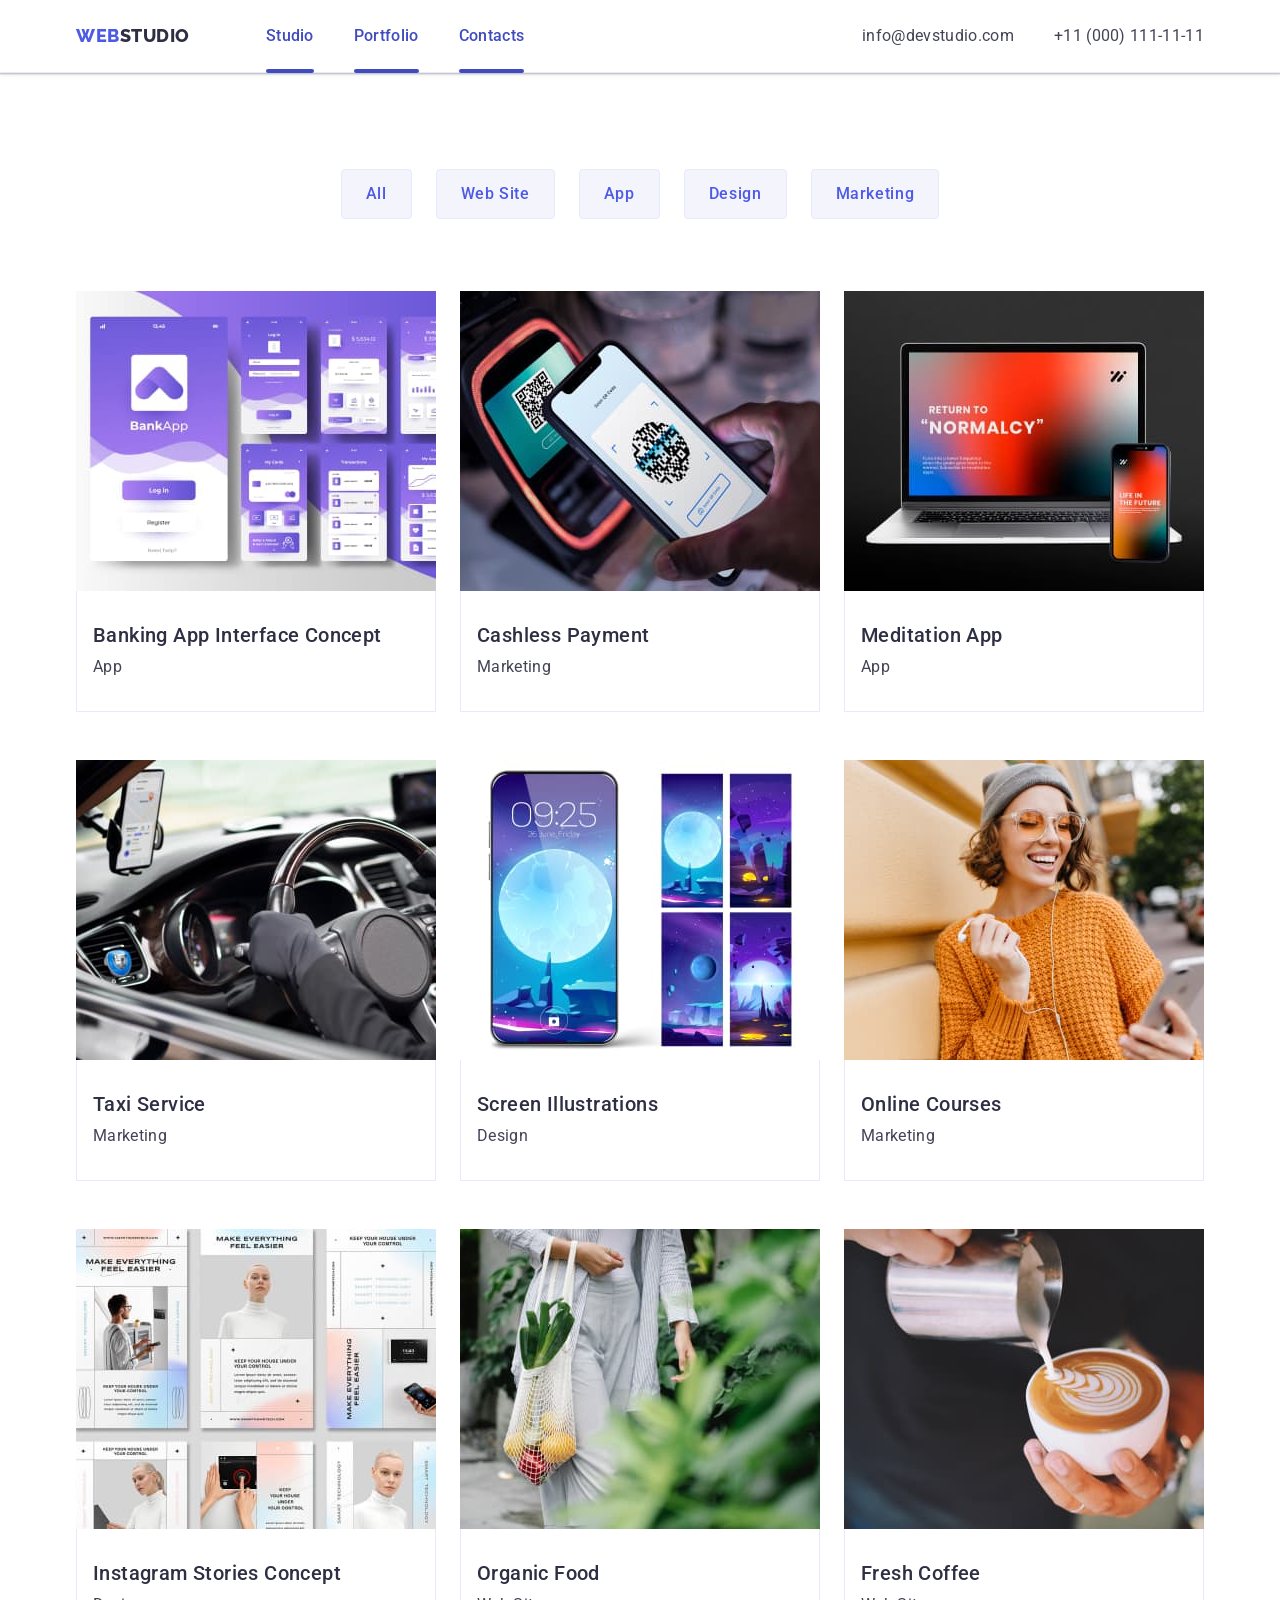
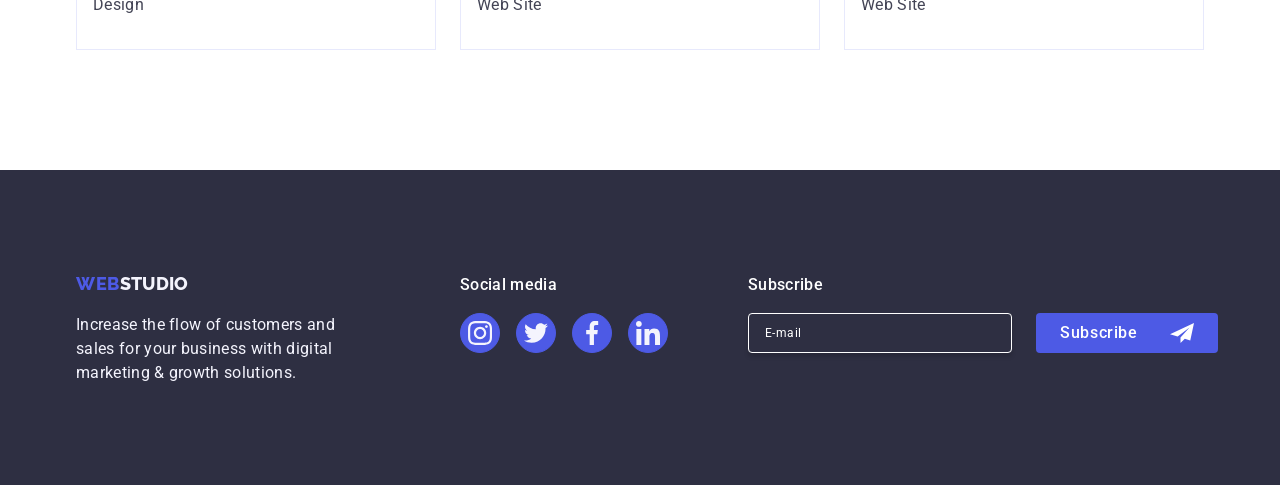
==== portfolio.html @ 003a2758 "Initial commit" ====
<!DOCTYPE html>
<html lang="en">
  <head>
    <meta charset="UTF-8" />
    <meta name="viewport" content="width=device-width, initial-scale=1.0" />
    <title>Web Studio</title>
    <link rel="preconnect" href="https://fonts.googleapis.com" />
    <link rel="preconnect" href="https://fonts.gstatic.com" crossorigin />
    <link
      href="https://fonts.googleapis.com/css2?family=Raleway:wght@400;800&family=Roboto:wght@500&display=swap"
      rel="stylesheet"
    />
    <link
      rel="stylesheet"
      href="https://cdnjs.cloudflare.com/ajax/libs/modern-normalize/2.0.0/modern-normalize.min.css"
      integrity="sha512-4xo8blKMVCiXpTaLzQSLSw3KFOVPWhm/TRtuPVc4WG6kUgjH6J03IBuG7JZPkcWMxJ5huwaBpOpnwYElP/m6wg=="
      crossorigin="anonymous"
      referrerpolicy="no-referrer"
    />
    <link rel="stylesheet" href="./css/styles.css" />
  </head>
  <body>
    <header class="all-headers">
      <div class="container all-headers-content">
        <nav class="navigation">
          <!-- Logo -->
          <a class="link logo" href="./index.html"
            >Web<span class="studio-text">Studio</span></a
          >
          <!-- menu -->
          <ul class="list menu-list">
            <li>
              <a class="menu-item link" href="./index.html">Studio</a>
            </li>
            <li>
              <a class="menu-item link" href="./portfolio.html">Portfolio</a>
            </li>
            <li><a class="menu-item link" href="">Contacts</a></li>
          </ul>
        </nav>
        <!-- contacts -->
        <address class="address">
          <ul class="list address-list">
            <li>
              <a class="address-item link" href="mailto:info@devstudio.com"
                >info@devstudio.com</a
              >
            </li>
            <li>
              <a class="address-item link" href="tel:+110001111111"
                >+11 (000) 111-11-11</a
              >
            </li>
          </ul>
        </address>
      </div>
    </header>

    <main>
      <!-- filter buttons -->
      <section class="buttons-container">
        <div class="container">
          <h1 class="visually-hidden">Header</h1>
          <ul class="list buttons-list">
            <li>
              <button class="filter-buttons-section" type="button">All</button>
            </li>
            <li>
              <button class="filter-buttons-section" type="button">
                Web Site
              </button>
            </li>
            <li>
              <button class="filter-buttons-section" type="button">App</button>
            </li>
            <li>
              <button class="filter-buttons-section" type="button">
                Design
              </button>
            </li>
            <li>
              <button class="filter-buttons-section" type="button">
                Marketing
              </button>
            </li>
          </ul>
          <ul class="list offers-with-pictures">
            <li class="offers-list-item">
              <a class="link offers-list-link" href="">
                <div class="apps-from-the-list">
                  <img
                    src="./images/portfolio/bank-app-interface.jpg"
                    alt="Banking App Interface"
                    width="360"
                    height="300"
                  />
                  <p class="overlay-text">
                    14 Stylish and User-Friendly App Design Concepts · Task
                    Manager App · Calorie Tracker App · Exotic Fruit Ecommerce
                    App · Cloud Storage App
                  </p>
                </div>
                <div class="text-under-offer">
                  <h2 class="second-level-header portfolio-second-level-header">
                    Banking App Interface Concept
                  </h2>
                  <p class="sec-two-four-paragraph portfolio-paragraph">App</p>
                </div>
              </a>
            </li>
            <li class="offers-list-item">
              <a class="link offers-list-link" href="">
                <div class="apps-from-the-list">
                  <img
                    src="./images/portfolio/cashless-payment.jpg"
                    alt="Cashless Payment"
                    width="360"
                    height="300"
                  />
                  <p class="overlay-text">
                    14 Stylish and User-Friendly App Design Concepts · Task
                    Manager App · Calorie Tracker App · Exotic Fruit Ecommerce
                    App · Cloud Storage App
                  </p>
                </div>
                <div class="text-under-offer">
                  <h2 class="second-level-header portfolio-second-level-header">
                    Cashless Payment
                  </h2>
                  <p class="sec-two-four-paragraph portfolio-paragraph">
                    Marketing
                  </p>
                </div>
              </a>
            </li>
            <li class="offers-list-item">
              <a class="link offers-list-link" href="">
                <div class="apps-from-the-list">
                  <img
                    src="./images/portfolio/meditation-app.jpg"
                    alt="Meditation App"
                    width="360"
                    height="300"
                  />
                  <p class="overlay-text">
                    14 Stylish and User-Friendly App Design Concepts · Task
                    Manager App · Calorie Tracker App · Exotic Fruit Ecommerce
                    App · Cloud Storage App
                  </p>
                </div>
                <div class="text-under-offer">
                  <h2 class="second-level-header portfolio-second-level-header">
                    Meditation App
                  </h2>
                  <p class="sec-two-four-paragraph portfolio-paragraph">App</p>
                </div>
              </a>
            </li>
            <li class="offers-list-item">
              <a class="link offers-list-link" href="">
                <div class="apps-from-the-list">
                  <img
                    src="./images/portfolio/taxi-service.jpg"
                    alt="Taxi Service"
                    width="360"
                    height="300"
                  />
                  <p class="overlay-text">
                    14 Stylish and User-Friendly App Design Concepts · Task
                    Manager App · Calorie Tracker App · Exotic Fruit Ecommerce
                    App · Cloud Storage App
                  </p>
                </div>
                <div class="text-under-offer">
                  <h2 class="second-level-header portfolio-second-level-header">
                    Taxi Service
                  </h2>
                  <p class="sec-two-four-paragraph portfolio-paragraph">
                    Marketing
                  </p>
                </div>
              </a>
            </li>
            <li class="offers-list-item">
              <a class="link offers-list-link" href="">
                <div class="apps-from-the-list">
                  <img
                    src="./images/portfolio/screen-illustrations.jpg"
                    alt="Screen Illustrations"
                    width="360"
                    height="300"
                  />
                  <p class="overlay-text">
                    14 Stylish and User-Friendly App Design Concepts · Task
                    Manager App · Calorie Tracker App · Exotic Fruit Ecommerce
                    App · Cloud Storage App
                  </p>
                </div>
                <div class="text-under-offer">
                  <h2 class="second-level-header portfolio-second-level-header">
                    Screen Illustrations
                  </h2>
                  <p class="sec-two-four-paragraph portfolio-paragraph">
                    Design
                  </p>
                </div>
              </a>
            </li>
            <li class="offers-list-item">
              <a class="link offers-list-link" href="">
                <div class="apps-from-the-list">
                  <img
                    src="./images/portfolio/online-courses.jpg"
                    alt="Online Courses"
                    width="360"
                    height="300"
                  />
                  <p class="overlay-text">
                    14 Stylish and User-Friendly App Design Concepts · Task
                    Manager App · Calorie Tracker App · Exotic Fruit Ecommerce
                    App · Cloud Storage App
                  </p>
                </div>
                <div class="text-under-offer">
                  <h2 class="second-level-header portfolio-second-level-header">
                    Online Courses
                  </h2>
                  <p class="sec-two-four-paragraph portfolio-paragraph">
                    Marketing
                  </p>
                </div>
              </a>
            </li>
            <li class="offers-list-item">
              <a class="link offers-list-link" href="">
                <div class="apps-from-the-list">
                  <img
                    src="./images/portfolio/insta-stories-concept.jpg"
                    alt="Instagram Stories Concept"
                    width="360"
                    height="300"
                  />
                  <p class="overlay-text">
                    14 Stylish and User-Friendly App Design Concepts · Task
                    Manager App · Calorie Tracker App · Exotic Fruit Ecommerce
                    App · Cloud Storage App
                  </p>
                </div>
                <div class="text-under-offer">
                  <h2 class="second-level-header portfolio-second-level-header">
                    Instagram Stories Concept
                  </h2>
                  <p class="sec-two-four-paragraph portfolio-paragraph">
                    Design
                  </p>
                </div>
              </a>
            </li>
            <li class="offers-list-item">
              <a class="link offers-list-link" href="">
                <div class="apps-from-the-list">
                  <img
                    src="./images/portfolio/organic-food.jpg"
                    alt="Organic Food"
                    width="360"
                    height="300"
                  />
                  <p class="overlay-text">
                    14 Stylish and User-Friendly App Design Concepts · Task
                    Manager App · Calorie Tracker App · Exotic Fruit Ecommerce
                    App · Cloud Storage App
                  </p>
                </div>
                <div class="text-under-offer">
                  <h2 class="second-level-header portfolio-second-level-header">
                    Organic Food
                  </h2>
                  <p class="sec-two-four-paragraph portfolio-paragraph">
                    Web Site
                  </p>
                </div>
              </a>
            </li>
            <li class="offers-list-item">
              <a class="link offers-list-link" href="">
                <div class="apps-from-the-list">
                  <img
                    src="./images/portfolio/fresh-coffee.jpg"
                    alt="Fresh Coffee"
                    width="360"
                    height="300"
                  />
                  <p class="overlay-text">
                    14 Stylish and User-Friendly App Design Concepts · Task
                    Manager App · Calorie Tracker App · Exotic Fruit Ecommerce
                    App · Cloud Storage App
                  </p>
                </div>
                <div class="text-under-offer">
                  <h2 class="second-level-header portfolio-second-level-header">
                    Fresh Coffee
                  </h2>
                  <p class="sec-two-four-paragraph portfolio-paragraph">
                    Web Site
                  </p>
                </div>
              </a>
            </li>
          </ul>
        </div>
      </section>
    </main>
    <footer class="footer footer-class">
      <div class="container footer-container">
        <div class="footer-left-side">
          <a class="link logo footer-logo" href="./index.html"
            >Web<span class="studio-text-footer">Studio</span></a
          >
          <p class="footer-text">
            Increase the flow of customers and sales for your business with
            digital marketing & growth solutions.
          </p>
        </div>

        <div class="footer-soc-media">
          <p class="footer-soc-media-title">Social media</p>
          <ul class="footer-soc-media-icons list">
            <li class="footer-icons-item">
              <a href="" class="footer-icons-item-link">
                <svg class="icon-social" width="24" height="24">
                  <use href="./images/icons.svg#icon-instagram"></use>
                </svg>
              </a>
            </li>
            <li class="footer-icons-item">
              <a href="" class="footer-icons-item-link">
                <svg class="icon-social" width="24" height="24">
                  <use href="./images/icons.svg#icon-twitter"></use>
                </svg>
              </a>
            </li>
            <li class="footer-icons-item">
              <a href="" class="footer-icons-item-link">
                <svg class="icon-social" width="24" height="24">
                  <use href="./images/icons.svg#icon-facebook"></use>
                </svg>
              </a>
            </li>
            <li class="footer-icons-item">
              <a href="" class="footer-icons-item-link">
                <svg class="icon-social" width="24" height="24">
                  <use href="./images/icons.svg#icon-linkedin"></use>
                </svg>
              </a>
            </li>
          </ul>
        </div>

        <div class="footer-form">
          <p class="footer-form-title">Subscribe</p>
          <form class="subscribe-list">
            <label class="subscribe-form">
              <input
                class="form-input"
                type="email"
                name="email"
                placeholder="E-mail"
              />
            </label>

            <button type="submit" class="subscribe-button">
              Subscribe
              <svg class="paper-plane" width="24" height="24">
                <use href="./images/icons.svg#icon-paper-plane"></use>
              </svg>
            </button>
          </form>
        </div>
      </div>
    </footer>
  </body>
</html>
---- css/styles.css ----
:root {
    --white: #ffffff;
    --dairy: #fcfcfc;
    --cornflower: #e7e9fc;
    --cloud: #f4f4fd;
    --iris: #4d5ae5;
    --ocean: #404bbf;
    --navy-blue: #2e2f42;
    --slate: #434455;
    --light-slate: #8E8F99;
    --navyblue-modal: #2E2F42;
}

/* general */
*,
::after,
::before {
    box-sizing: border-box;
}

.list {
    list-style: none;
}

.link {
    text-decoration: none;
}

body {
    font-family: "Roboto", sans-serif;
    color: #434455;
    background-color: var(--white);
}

p {
    margin: 0;
}

h1,
h2,
h3 {
    margin: 0;
}

ul {
    margin: 0;
    padding-left: 0;
}

img {
    display: block;
}

.container {
    max-width: 1158px;
    padding: 0 15px;
    margin: 0 auto;
}

/* header */
.all-headers {
    border-bottom: 1px solid var(--cornflower);
    box-shadow: 0px 1px 6px 0px rgba(46, 47, 66, 0.08), 0px 1px 1px 0px rgba(46, 47, 66, 0.16), 0px 2px 1px 0px rgba(46, 47, 66, 0.08);
}

.all-headers-content {
    display: flex;
}

/* navigation */
nav .logo {
    font-family: Raleway, sans-serif;
    font-size: 18px;
    font-weight: 800;
    line-height: 1.17;
    color: var(--iris);
    letter-spacing: 0.54px;
    text-transform: uppercase;
}

.navigation {
    display: flex;
    align-items: center;
}

/* logo */
.logo {
    margin-right: 76px;
}

.studio-text {
    color: var(--navy-blue);
    text-shadow: none;
}

/* main menu */
.menu-list {
    display: flex;
    gap: 40px;
    margin-right: 332px;
}

.menu-item {
    font-weight: 500;
    font-size: 16px;
    line-height: 1.5;
    letter-spacing: 0.02em;
    color: var(--navy-blue);
    /* hw 3 */
    padding: 24px 0;
    /* hw 4 */
    transition: color 250ms cubic-bezier(0.4, 0, 0.2, 1), border-bottom 250ms cubic-bezier(0.4, 0, 0.2, 1);
    position: relative;
    color: #404bbf;
    display: inline-block;
}

.menu-item::after {
    content: '';
    position: absolute;
    left: 0;
    bottom: -1px;
    height: 4px;
    background-color: #404bbf;
    border-radius: 2px;
    width: 100%;
}

.menu-item:active {
    text-decoration: underline;
}

/* address */
address {
    font-style: normal;
    margin-left: auto;
}

.address-list {
    display: flex;
    gap: 40px;
}

.address-item {
    display: inline-block;
    font-style: normal;
    font-size: 16px;
    font-weight: 400;
    line-height: 1.5;
    letter-spacing: 0.02em;
    color: var(--slate);
    transition: color 250ms cubic-bezier(0.4, 0, 0.2, 1);
    padding-top: 24px;
    padding-bottom: 24px;
}

.address-item:hover,
.address-item:focus {
    color: #404bbf;
}

/* footer */
.footer {
    background-color: var(--navy-blue);
}

.logo {
    font-family: "Raleway", sans-serif;
    font-weight: 800;
    font-size: 18px;
    line-height: 1.17;
    letter-spacing: 0.03em;
    text-transform: uppercase;
    color: var(--iris);
}

/* hw 2-3 footer */
.footer-class {
    padding: 100px 0;
}

.studio-text-footer {
    color: #f4f4fd;
    line-height: 1.5;
    color: var(--cloud);
    letter-spacing: 0.02em;
}

.footer-text {
    line-height: 1.5;
    color: var(--cloud);
    letter-spacing: 0.02em;
    width: 264px;
}

.footer-logo {
    display: inline-block;
    margin-bottom: 16px;
}

/* hw 4 footer */
.footer-container {
    display: flex;
    align-items: baseline;
}

.footer-soc-media {
    padding-left: 120px;
}

.footer-soc-media-icons {
    display: flex;
    gap: 16px;
}

.footer-icons-item {
    width: 40px;
    height: 40px;
}

.footer-icons-item-link {
    width: 100%;
    height: 100%;
    background-color: var(--iris);
    border-radius: 50%;
    display: flex;
    align-items: center;
    justify-content: center;
    flex-shrink: 0;
    border: 1px solid var(--iris);
    transition: background-color 250ms cubic-bezier(0.4, 0, 0.2, 1);
}

.footer-icons-item-link:hover,
.footer-icons-item-link:focus {
    border: #31D0AA;
    background-color: #31D0AA;
}

.footer-soc-media-title {
    font-weight: 500;
    font-size: 16px;
    line-height: 1.5;
    letter-spacing: 0.02em;
    color: var(--white);
    padding-top: 0px;
    margin-top: 0px;
    margin-bottom: 16px;
}

/* footer form */
.footer-form {
    padding-left: 80px;
    margin: 0;
}

.footer-form-title {
    font-weight: 500;
    font-size: 16px;
    line-height: 1.5;
    letter-spacing: 0.02em;
    color: var(--white);
    padding-top: 0px;
    margin-top: 0px;
    margin-bottom: 16px;
}

.subscribe-list {
    display: flex;
    gap: 24px;
}

.form-input {
    width: 264px;
    height: 40px;
    border-radius: 4px;
    border: 1px solid var(--white, #FFF);
    box-shadow: 0px 4px 4px 0px rgba(0, 0, 0, 0.15);
    background-color: transparent;
    font-size: 12px;
    line-height: 1.5;
    letter-spacing: 0.04em;
    padding-left: 16px;
    color: #ffffff;
    font-family: inherit;
}

.form-input::placeholder {
    color: #ffffff;
}

.subscribe-button {
    margin: 0;
    padding: 0;
    height: 40px;
    align-items: center;
    justify-content: center;
    border-radius: 4px;
    background: var(--iris, #4D5AE5);
    display: inline-flex;
    padding: 8px 24px;
    justify-content: center;
    align-items: center;
    gap: 16px;
    border: none;
    min-width: 165px;
    font-weight: 500;
    line-height: 1.5;
    letter-spacing: 0.04em;
    color: #ffffff;
    cursor: pointer;
    transition: background-color 250ms cubic-bezier(0.4, 0, 0.2, 1);
}

.subscribe-button:hover,
.subscribe-button:focus {
    cursor: pointer;
    background-color: var(--ocean);
}

.paper-plane {
    margin-left: 16px;
}

/* hero section */
.hero-section {
    background-color: var(--navy-blue);
    max-width: 1440px;
    align-items: center;
    padding: 188px 0;
    background-image: linear-gradient(rgba(46, 47, 66, 0.7),
            rgba(46, 47, 66, 0.7)), url(../images/hero4/people-office-hero.jpg);
    background-repeat: no-repeat;
    background-position: center;
    background-size: cover;
    margin: 0 auto;
}

.page-header {
    font-size: 56px;
    line-height: 1.07;
    text-align: center;
    letter-spacing: 0.02em;
    color: #ffffff;
    max-width: 496px;
    margin: auto;
    margin-bottom: 48px;
}

/* hero button */
.hero-btn {
    background-color: #4D5AE5;
    color: #ffffff;
    font-family: inherit;
    font-size: 16px;
    font-style: normal;
    font-weight: 500;
    line-height: 1.5;
    letter-spacing: 0.04em;
    cursor: pointer;
    display: block;
    margin: auto;
    padding: 16px 32px;
    border-radius: 4px;
    border-style: none;
    min-width: 169px;
    box-shadow: 0px 4px 4px 0px rgba(0, 0, 0, 0.15);
    transition: background-color 250ms cubic-bezier(0.4, 0, 0.2, 1);
}

.hero-btn:hover,
.hero-btn:focus {
    background-color: var(--ocean);
}

/* our pillars */
.our-pillars {
    padding: 120px 0;
}

.visually-hidden {
    position: absolute;
    width: 1px;
    height: 1px;
    margin: -1px;
    border: 0;
    padding: 0;
    white-space: nowrap;
    clip-path: inset(100%);
    clip: rect(0 0 0 0);
    overflow: hidden;
}

.pillars-list {
    display: flex;
    gap: 24px;
}

.pillar-item {
    width: calc((100% - 72px) / 4);
}

.pillars-title {
    margin-bottom: 8px;
}

.pillar-icon-container {
    background-color: var(--cloud);
    padding: 24px 100px;
    margin-bottom: 8px;
    border-radius: 4px;
    display: flex;
    align-items: center;
    justify-content: center;
    height: 112px;
}

.level-three-header {
    font-weight: 500;
    font-size: 20px;
    line-height: 1.2;
    letter-spacing: 0.02em;
    color: var(--navy-blue);

}

.sec-two-four-paragraph {
    line-height: 1.5;
    letter-spacing: 0.02em;
}

/* modal */
.backdrop {
    position: fixed;
    top: 0;
    left: 0;
    display: flex;
    flex-direction: column;
    width: 100%;
    height: 100%;
    background-color: rgba(46, 47, 66, 0.4);
    transition: opacity 250ms cubic-bezier(0.4, 0, 0.2, 1), visibility 250ms cubic-bezier(0.4, 0, 0.2, 1);
}

.is-hidden {
    opacity: 0;
    visibility: hidden;
    pointer-events: none;
}

/* modal window */
.modal {
    position: absolute;
    top: 50%;
    left: 50%;
    transform: translate(-50%, -50%) scale(1);
    width: 408px;
    min-height: 584px;
    background: #fcfcfc;
    box-shadow: 0px 1px 1px rgba(0, 0, 0, 0.14), 0px 1px 3px rgba(0, 0, 0, 0.12), 0px 2px 1px rgba(0, 0, 0, 0.2);
    border-radius: 4px;
    transition: transform 250ms cubic-bezier(0.4, 0, 0.2, 1);
    padding: 72px 24px 24px 24px;
}

.modal-close-button {
    position: absolute;
    top: 24px;
    right: 24px;
    width: 24px;
    height: 24px;
    border-radius: 50%;
    display: flex;
    align-items: center;
    justify-content: center;
    background-color: #e7e9fc;
    border: 1px solid rgba(0, 0, 0, 0.1);
    padding: 0;
    cursor: pointer;
    transition: background-color 250ms cubic-bezier(0.4, 0, 0.2, 1), border 250ms cubic-bezier(0.4, 0, 0.2, 1);
}

.modal-close-button:hover,
.modal-close-button:focus {
    background-color: #404bbf;
    border: none;
    fill: #ffffff;
}

.close-button {
    transition: fill 250ms cubic-bezier(0.4, 0, 0.2, 1);
}

.modal-call-to-action {
    color: var(--navyblue, #2E2F42);
    font-size: 16px;
    font-weight: 500;
    line-height: 1.5;
    letter-spacing: 0.02em;
    margin-bottom: 16px;
    text-align: center;
}

.modal-window-form-item {
    margin-bottom: 8px;
}

.modal-window-title {
    font-size: 12px;
    line-height: 1.17;
    letter-spacing: 0.04em;
    color: var(--light-slate);
    display: block;
    margin-bottom: 4px;
}

.modal-window-input-container {
    position: relative;
}

.form-input-modal {
    width: 100%;
    height: 40px;
    border: 1px solid rgba(46, 47, 66, 0.4);
    border-radius: 4px;
    background-color: transparent;
    padding-left: 38px;
    outline: transparent;
    transition: border-color 250ms cubic-bezier(0.4, 0, 0.2, 1);
}

.form-input-modal:focus {
    border-color: #4D5AE5;
}

.modal-form-icon {
    position: absolute;
    left: 16px;
    top: 50%;
    transform: translateY(-50%);
    transition: fill 250ms cubic-bezier(0.4, 0, 0.2, 1);
}

.form-input-modal:focus + .modal-form-icon {
    fill: #4D5AE5;
}

.modal-window-form-item-comment {
    margin-bottom: 16px;
}

.modal-comment {
    width: 100%;
    height: 120px;
    font-size: 12px;
    line-height: 1.17;
    letter-spacing: 0.04em;
    color: rgba(46, 47, 66, 0.4);
    border: 1px solid rgba(46, 47, 66, 0.4);
    border-radius: 4px;
    background-color: transparent;
    padding: 8px 16px;
    outline: transparent;
    resize: none;
    transition: border-color 250ms cubic-bezier(0.4, 0, 0.2, 1);
}

.modal-comment:focus {
    border-color: #4D5AE5;
}

.checkbox-privacy {
    display: block;
    margin-bottom: 24px;
    text-align: center;
    padding: 0;
}

.form-input-modal-checkbox{
    width: 16px;
    height: 16px;
    stroke-width: 1px;
    stroke: var(--navy-blue-modal, rgba(46, 47, 66, 0.4));
}

.checkbox-label {
    display: block;
    font-size: 12px;
    font-style: normal;
    font-weight: 400;
    line-height: 1.17;
    letter-spacing: 0.04em;
    color: var(--light-slate);
}

.checkbox-icon {
    width: 16px;
    height: 16px;
    margin-right: 8px;
    border: 1px solid rgba(46, 47, 66, 0.4);
    border-radius: 2px;
    transition: background-color 250ms cubic-bezier(0.4, 0, 0.2, 1), border 250ms cubic-bezier(0.4, 0, 0.2, 1), fill 250ms cubic-bezier(0.4, 0, 0.2, 1);
    display: inline-flex;
    align-items: center;
    justify-content: center;
    fill: transparent;
}

.privacy-text {
    color: var(--iris, #4D5AE5);
}

.form-input-modal-checkbox:checked + .checkbox-label >
.checkbox-icon {
    background-color: var(--ocean);
    border: none;
    fill: var(--cloud);
}

.modal-send-button {
    display: block;
    height: 56px;
    min-width: 169px;
    font-weight: 500;
    line-height: 1.5;
    letter-spacing: 0.04em;
    color: #ffffff;
    cursor: pointer;
    background-color: var(--iris, #4D5AE5);
    border: none;
    border-radius: 4px;
    font-size: 16px;
    box-shadow: 0px 4px 4px 0px rgba(0, 0, 0, 0.15);
    transition: background-color 250ms cubic-bezier(0.4, 0, 0.2, 1);
    margin: auto;
}

/* what are we doing */
.second-level-header {
    font-size: 36px;
    line-height: 1.11;
    text-align: center;
    letter-spacing: 0.02em;
    text-transform: capitalize;
    color: var(--navy-blue);
}

.what-we-do-section {
    padding: 0 0 120px 0;
}

.what-we-do-title {
    margin-bottom: 72px;
}

.what-we-do-list {
    display: flex;
    gap: 24px;
}

.what-we-do-item {
    width: calc((100% - 48px) / 3);
    border: var(--cornflower) 1px solid;
}

/* Our Team */
.our-team {
    background-color: #F4F4FD;
    padding: 120px 0;
}

.our-team-list-item {
    background-color: #FFFFFF;
    /* hw 3 */
    width: calc((100% - 72px) / 4);
    border-radius: 0px 0px 4px 4px;
    box-shadow: 0px 2px 1px 0px rgba(46, 47, 66, 0.08), 0px 1px 1px 0px rgba(46, 47, 66, 0.16), 0px 1px 6px 0px rgba(46, 47, 66, 0.08);
}

/* hw 3 */
.our-team-title {
    margin-bottom: 72px;
}

.our-team-list {
    display: flex;
    gap: 24px;
}

.name-and-position {
    padding: 32px 0;
}

.our-team-item-title {
    margin-bottom: 8px;
    text-align: center;
}

.our-team-list-item-text {
    text-align: center;
}

/* soc media */
.our-team-icons {
    display: flex;
    margin-top: 8px;
    justify-content: center;
    align-items: center;
    gap: 24px;
}

.our-team-icons-item {
    width: 40px;
    height: 40px;
}

.soc-media-icons-link:hover,
.soc-media-icons-link:focus {
    border: 1px solid var(--ocean);
    background-color: var(--ocean);
}

.soc-media-icons-link {
    width: 100%;
    height: 100%;
    background-color: var(--iris);
    border-radius: 50%;
    display: flex;
    align-items: center;
    justify-content: center;
    transition: background-color 250ms cubic-bezier(0.4, 0, 0.2, 1);
}

.icon-social {
    fill: var(--cloud);
}

/* customers */
.our-customers {
    padding: 120px 0;
}

.customers-title {
    margin-bottom: 72px;
}

.customers-list {
    display: flex;
    gap: 24px;
    justify-content: center;
    align-items: center;
}

.icon-logo-customers {
    fill: currentColor;
}

.customers-list-item {
    width: calc((100% - 120px) / 6);
    height: 88px;
}

.customers-icon-link {
    color: var(--light-slate);
    border: solid 1px var(--light-slate);
    border-radius: 4px;
    padding: 16px 32px;
    width: 100%;
    height: 100%;
    display: flex;
    justify-content: center;
    align-items: center;
    transition: border-color 250ms cubic-bezier(0.4, 0, 0.2, 1), color 250ms cubic-bezier(0.4, 0, 0.2, 1);
}

.customers-icon-link:hover,
.customers-icon-link:focus {
    color: var(--ocean);
    border-color: var(--ocean);
}

/* portfolio */
/* filter buttons */
.buttons-container {
    padding-top: 96px;
    padding-bottom: 120px;
}

.buttons-list {
    display: flex;
    justify-content: center;
    gap: 24px;
    margin-bottom: 72px;
}

.portfolio-second-level-header {
    font-weight: 500;
    font-size: 20px;
    line-height: 1.2;
}

.portfolio-paragraph {
    color: var(--slate);
}

.filter-buttons-section {
    font-family: inherit;
    font-weight: 500;
    font-size: 16px;
    line-height: 1.5;
    letter-spacing: 0.04em;
    color: var(--iris);
    background-color: var(--cloud);
    cursor: pointer;
    border-radius: 4px;
    border: var(--cornflower) 1px solid;
    padding: 12px 24px;
    transition: color 250ms cubic-bezier(0.4, 0, 0.2, 1), background-color 250ms cubic-bezier(0.4, 0, 0.2, 1), border-color 250ms cubic-bezier(0.4, 0, 0.2, 1), box-shadow 250ms cubic-bezier(0.4, 0, 0.2, 1);
}

.filter-buttons-section:hover,
.filter-buttons-section:focus {
    color: #FFFFFF;
    background-color: #404BBF;
    /* hw 3 */
    border: 1px solid transparent;
    /* hw 4 */
    box-shadow: 0px 2px 2px 0px rgba(0, 0, 0, 0.12), 0px 2px 1px 0px rgba(0, 0, 0, 0.08), 0px 3px 1px 0px rgba(0, 0, 0, 0.10);
}

/* offers */
.offers-with-pictures {
    display: flex;
    flex-wrap: wrap;
    gap: 24px;
    column-gap: 24px;
    row-gap: 48px;
}

.offers-list-item {
    width: calc((100% - 48px) / 3);
    position: relative;
    transition: box-shadow 250ms cubic-bezier(0.4, 0, 0.2, 1), transform 250ms cubic-bezier(0.4, 0, 0.2, 1);
}

.offers-list-link {
    display: block;
    transition: box-shadow 250ms cubic-bezier(0.4, 0, 0.2, 1);
}

.offers-list-link:hover,
.offers-list-link:focus {
    box-shadow: 0px 1px 6px rgba(46, 47, 66, 0.08), 0px 1px 1px rgba(46, 47, 66, 0.16), 0px 2px 1px rgba(46, 47, 66, 0.08);
}

.apps-from-the-list {
    position: relative;
    overflow: hidden;
}

.portfolio-second-level-header {
    margin-bottom: 8px;
    text-align: left;
}

.text-under-offer {
    padding: 32px 16px;
    align-self: stretch;
    border: 1px solid #e7e9fc;
    border-top: none;
}

.overlay-text {
    font-size: 16px;
    font-style: normal;
    font-weight: 400;
    line-height: 1.5;
    letter-spacing: 0.02em;
    color: var(--cloud);
    padding: 40px 32px;
    position: absolute;
    top: 0;
    left: 0;
    width: 100%;
    height: 100%;
    background-color: var(--iris);
    transform: translatey(100%);
    transition: transform 250ms cubic-bezier(0.4, 0, 0.2, 1);
}

.offers-list-link:hover .overlay-text,
.offers-list-link:focus .overlay-text {
    transform: translatey(0);
}
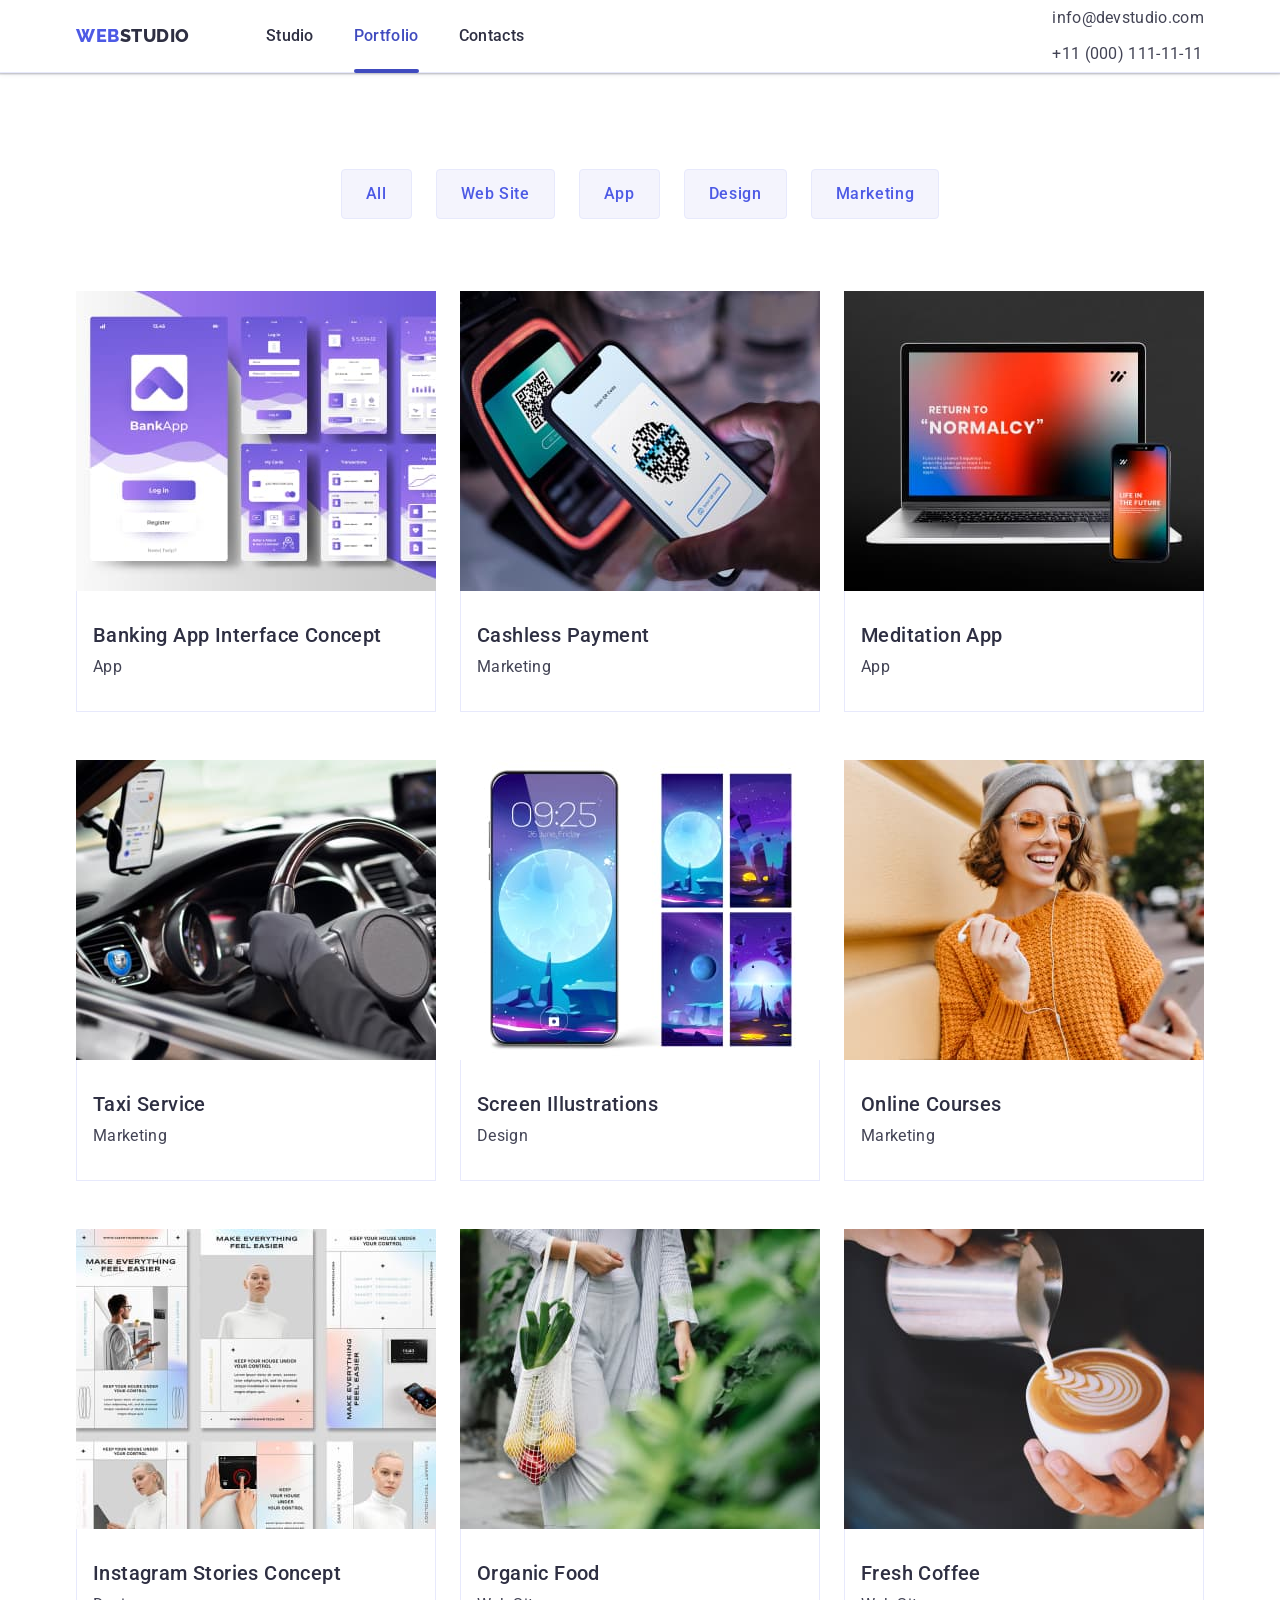
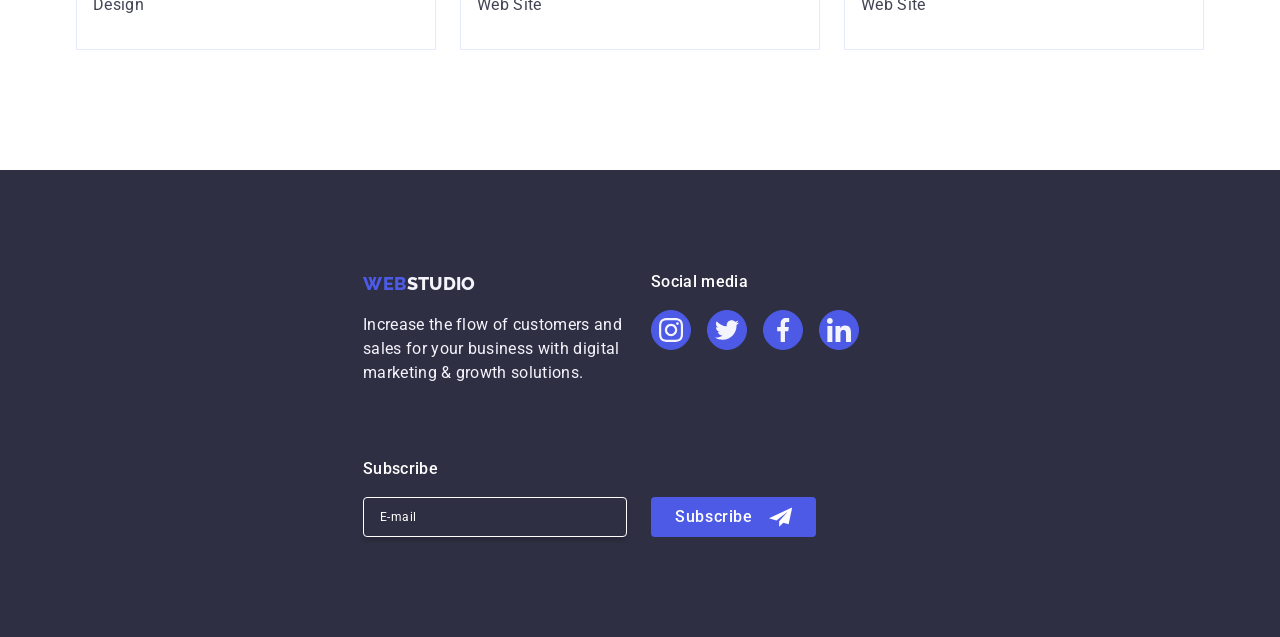
==== commit 62567145: "edit" ====
--- a/portfolio.html
+++ b/portfolio.html
@@ -17,7 +17,7 @@
       crossorigin="anonymous"
       referrerpolicy="no-referrer"
     />
-    <link rel="stylesheet" href="./css/styles.css" />
+    <link rel="stylesheet" href="./css/mobile-styles.css" />
   </head>
   <body>
     <header class="all-headers">
@@ -33,7 +33,7 @@
               <a class="menu-item link" href="./index.html">Studio</a>
             </li>
             <li>
-              <a class="menu-item link" href="./portfolio.html">Portfolio</a>
+              <a class="menu-item current link" href="./portfolio.html">Portfolio</a>
             </li>
             <li><a class="menu-item link" href="">Contacts</a></li>
           </ul>
--- a/css/mobile-styles.css
+++ b/css/mobile-styles.css
@@ -0,0 +1,1341 @@
+:root {
+    --white: #ffffff;
+    --dairy: #fcfcfc;
+    --cornflower: #e7e9fc;
+    --cloud: #f4f4fd;
+    --iris: #4d5ae5;
+    --ocean: #404bbf;
+    --navy-blue: #2e2f42;
+    --slate: #434455;
+    --light-slate: #8E8F99;
+    --navyblue-modal: #2E2F42;
+}
+
+/* general */
+*,
+::after,
+::before {
+    box-sizing: border-box;
+}
+
+.list {
+    list-style: none;
+}
+
+.link {
+    text-decoration: none;
+}
+
+body {
+    font-family: "Roboto", sans-serif;
+    color: #434455;
+    background-color: var(--white);
+}
+
+p {
+    margin: 0;
+}
+
+h1,
+h2,
+h3 {
+    margin: 0;
+}
+
+ul {
+    margin: 0;
+    padding-left: 0;
+}
+
+img {
+    display: block;
+    max-width: 100%;
+    height: auto;
+}
+
+/* phone screen */
+.container {
+    min-width: 320px;
+    max-width: 428px;
+    padding: 0 16px;
+    margin: 0 auto;
+}
+
+/* tablet-screen */
+@media screen and (min-width: 768px) {
+    .container {
+        max-width: 768px;
+    }
+}
+
+/* desktop screen */
+@media screen and (min-width: 1158px) {
+    .container {
+        max-width: 1158px;
+        padding: 0 15px;
+    }
+}
+
+/* header */
+@media only screen and (max-width: 767.98px) {
+    .all-headers {
+        max-width: 768px;
+    }
+
+    nav .logo {
+        padding-top: 24px;
+        padding-bottom: 22px;
+    }
+}
+
+.logo {
+    font-family: "Raleway", sans-serif;
+    font-weight: 800;
+    font-size: 18px;
+    line-height: 1.17;
+    letter-spacing: 0.03em;
+    text-transform: uppercase;
+    color: var(--iris);
+}
+
+.mobile-menu-button {
+    height: 22px;
+    width: 32px;
+}
+
+.all-headers {
+    border-bottom: 1px solid var(--cornflower);
+    box-shadow: 0px 1px 6px 0px rgba(46, 47, 66, 0.08), 0px 1px 1px 0px rgba(46, 47, 66, 0.16), 0px 2px 1px 0px rgba(46, 47, 66, 0.08);
+}
+
+.all-headers-content {
+    display: flex;
+    align-items: center;
+}
+
+.current {
+    color: #404bbf;
+    position: relative;
+}
+
+/* here */
+
+.menu-toggle {
+    min-height: 40px;
+    min-width: 40px;
+    display: flex;
+    align-items: center;
+    justify-content: center;
+    margin-left: auto;
+    padding: 0;
+    background-color: transparent;
+    border: none;
+    border-radius: 50%;
+    outline: none;
+}
+
+.menu-toggle-close {
+    position: absolute;
+    top: 24px;
+    right: 24px;
+    width: 24px;
+    height: 24px;
+    border-radius: 50%;
+    display: flex;
+    align-items: center;
+    justify-content: center;
+    background-color: transparent;
+    border: 1px solid #E7E9FC;
+}
+
+@media (min-width: 768px) {
+    .menu-toggle {
+        display: none;
+    }
+}
+
+.menu-toggle:hover,
+.menu-toggle:focus {
+    background-color: rgba(0, 0, 0, 0.1);
+}
+
+.menu-container {
+    position: fixed;
+    top: 0;
+    left: 0;
+    width: 100vw;
+    height: 100vh;
+    background-color: var(--white);
+    z-index: 999;
+
+    transform: translateX(100%);
+    transition: transform 250ms ease-in-out;
+}
+
+.menu-container.is-open {
+    transform: translateX(0);
+}
+
+.list {
+    list-style: none;
+    padding: 0;
+    margin: 0;
+}
+
+.mobile-menu {
+    display: flex;
+    flex-direction: column;
+    gap: 40px;
+    margin-bottom: auto;
+}
+
+.mobile-menu-link {
+    font-size: 36px;
+    font-weight: 700;
+    line-height: 1.11;
+    letter-spacing: 0.02em;
+    text-transform: capitalize;
+    color: var(--navyblue-modal);
+}
+
+.mobile-menu .studio {
+    color: var(--ocean);
+}
+
+.modal-menu-wrapper {
+    position: relative;
+    display: flex;
+    flex-direction: column;
+    max-width: 428px;
+    width: 100%;
+    height: 100%;
+    margin: 0 auto;
+    padding: 80px 35px 40px 40px;
+}
+
+.mobile-menu-contacts {
+    margin-bottom: 48px;
+    display: flex;
+    flex-direction: column;
+    gap: 40px;
+}
+
+.mobile-address-pn {
+    color: var(--iris);
+    font-size: 26px;
+    font-weight: 700;
+}
+
+.mobile-address-email {
+    color: var(--slate);
+    font-size: 20px;
+    font-weight: 500;
+}
+
+  .mobile-menu-socials {
+    display: flex;
+    flex-direction: row;
+    gap: 26px;
+  }
+
+/* navigation */
+nav .logo {
+    font-family: Raleway, sans-serif;
+    font-size: 18px;
+    font-weight: 800;
+    line-height: 1.17;
+    color: var(--iris);
+    letter-spacing: 0.54px;
+    text-transform: uppercase;
+}
+
+.navigation {
+    display: flex;
+    align-items: center;
+}
+
+/* logo */
+.logo {
+    margin-right: 76px;
+}
+
+.studio-text {
+    color: var(--navy-blue);
+    text-shadow: none;
+}
+
+/* main menu */
+
+.menu-list {
+    display: flex;
+    gap: 40px;
+    margin-right: auto;
+}
+
+@media (max-width: 767px) {
+
+    .menu-list,
+    .address {
+        display: none;
+    }
+}
+
+.menu-item {
+    font-weight: 500;
+    font-size: 16px;
+    line-height: 1.5;
+    letter-spacing: 0.02em;
+    color: var(--navy-blue);
+    /* hw 3 */
+    padding: 24px 0;
+    /* hw 4 */
+    transition: color 250ms cubic-bezier(0.4, 0, 0.2, 1), border-bottom 250ms cubic-bezier(0.4, 0, 0.2, 1);
+    display: inline-block;
+}
+
+.current {
+    color: #404bbf;
+    position: relative;
+}
+
+.current::after {
+        width: 100%;
+        content: "";
+        position: absolute;
+        left: 0;
+        bottom: -1px;
+        height: 4px;
+        background-color: #404bbf;
+        border-radius: 2px;
+        transition: border-radius 2px;
+}
+
+/* address */
+address {
+    font-style: normal;
+    margin-left: auto;
+}
+
+.address-item {
+    display: inline-block;
+    font-style: normal;
+    font-size: 16px;
+    font-weight: 400;
+    line-height: 1.5;
+    letter-spacing: 0.02em;
+    color: var(--slate);
+    transition: color 250ms cubic-bezier(0.4, 0, 0.2, 1);
+
+}
+
+@media only screen and (min-width: 768px) {
+    .address-list {
+        display: flex;
+        flex-direction: column;
+        gap: 12px;
+    }
+}
+
+@media only screen and (min-width: 1440px) {
+    .address-list {
+        display: flex;
+        flex-direction: row;
+        gap: 40px;
+    }
+
+    .address-item {
+        padding-top: 24px;
+        padding-bottom: 24px;
+    }
+}
+
+.address-item:hover,
+.address-item:focus {
+    color: #404bbf;
+}
+
+
+/* hero section */
+.hero-section {
+    background-color: var(--navy-blue);
+    padding: 112px 0;
+    max-width: 100%;
+    align-items: center;
+    background-image: linear-gradient(rgba(46, 47, 66, 0.7),
+            rgba(46, 47, 66, 0.7)), url('../images/hero-mobile@2x.jpg');
+    background-repeat: no-repeat;
+    background-position: center;
+    background-size: cover;
+    margin: 0 auto;
+}
+
+@media only screen and (min-resolution: 192dpi) {
+    .hero-section {
+        background-image: linear-gradient(rgba(46, 47, 66, 0.7),
+                rgba(46, 47, 66, 0.7)), url('../images/hero-mobile@2x.jpg');
+            }
+}
+
+@media only screen and (min-width: 768px) {
+    .hero-section {
+    background-image: linear-gradient(rgba(46, 47, 66, 0.7),
+            rgba(46, 47, 66, 0.7)), url('../images/people-office.jpg');
+        }
+  }
+
+  @media only screen and (min-width: 768px) and (min-resolution: 192dpi) {
+    .hero-section {
+        background-image: linear-gradient(rgba(46, 47, 66, 0.7),
+                rgba(46, 47, 66, 0.7)), url('../images/people-office\ 1@2x.jpg');
+            }
+  }
+
+@media only screen and (min-width: 1440px) {
+    .hero-section {
+      padding: 188px 0;
+      max-width: 1440px;
+    }
+  }
+
+.page-header {
+    font-size: 56px;
+    font-weight: 700;
+    line-height: 1.11;
+    text-align: center;
+    letter-spacing: 0.02em;
+    color: #ffffff;
+    max-width: 320px;
+    margin: 0 auto 72px;
+}
+
+@media (max-width: 767.98px) {
+    .page-header {
+        font-size: 36px;
+    }
+}
+
+@media only screen and (min-width: 768px) {
+  .page-header {
+    margin: 0 auto 36px;
+    max-width: 496px;
+  }
+}
+
+@media only screen and (min-width: 1440) {
+    .page-header {
+      margin: 0 auto 48px;
+    }
+  }
+
+/* hero button */
+.hero-btn {
+    background-color: #4D5AE5;
+    color: #ffffff;
+    font-family: inherit;
+    font-size: 16px;
+    font-style: normal;
+    font-weight: 500;
+    line-height: 1.5;
+    letter-spacing: 0.04em;
+    cursor: pointer;
+    display: block;
+    margin: auto;
+    padding: 16px 32px;
+    border-radius: 4px;
+    border-style: none;
+    min-width: 169px;
+    box-shadow: 0px 4px 4px 0px rgba(0, 0, 0, 0.15);
+    transition: background-color 250ms cubic-bezier(0.4, 0, 0.2, 1);
+}
+
+.hero-btn:hover,
+.hero-btn:focus {
+    background-color: var(--ocean);
+}
+
+/* modal */
+.backdrop {
+    position: fixed;
+    top: 0;
+    left: 0;
+    display: flex;
+    flex-direction: column;
+    width: 100%;
+    height: 100%;
+    background-color: rgba(46, 47, 66, 0.4);
+    transition: opacity 250ms cubic-bezier(0.4, 0, 0.2, 1), visibility 250ms cubic-bezier(0.4, 0, 0.2, 1);
+}
+
+.is-hidden {
+    opacity: 0;
+    visibility: hidden;
+    pointer-events: none;
+}
+
+/* modal window */
+.modal {
+    position: absolute;
+    top: 50%;
+    left: 50%;
+    transform: translate(-50%, -50%) scale(1);
+    width: 408px;
+    min-height: 584px;
+    background: #fcfcfc;
+    box-shadow: 0px 1px 1px rgba(0, 0, 0, 0.14), 0px 1px 3px rgba(0, 0, 0, 0.12), 0px 2px 1px rgba(0, 0, 0, 0.2);
+    border-radius: 4px;
+    transition: transform 250ms cubic-bezier(0.4, 0, 0.2, 1);
+    padding: 72px 24px 24px 24px;
+}
+
+@media only screen and (max-width: 767.98px) {
+  .modal {
+    width: 320px;
+  }
+}
+
+.modal-close-button {
+    position: absolute;
+    top: 24px;
+    right: 24px;
+    width: 24px;
+    height: 24px;
+    border-radius: 50%;
+    display: flex;
+    align-items: center;
+    justify-content: center;
+    background-color: #e7e9fc;
+    border: 1px solid rgba(0, 0, 0, 0.1);
+    padding: 0;
+    cursor: pointer;
+    transition: background-color 250ms cubic-bezier(0.4, 0, 0.2, 1), border 250ms cubic-bezier(0.4, 0, 0.2, 1);
+}
+
+.modal-close-button:hover,
+.modal-close-button:focus {
+    background-color: #404bbf;
+    border: none;
+    fill: #ffffff;
+}
+
+.close-button {
+    transition: fill 250ms cubic-bezier(0.4, 0, 0.2, 1);
+}
+
+.modal-call-to-action {
+    color: var(--navyblue, #2E2F42);
+    font-size: 16px;
+    font-weight: 500;
+    line-height: 1.5;
+    letter-spacing: 0.02em;
+    margin-bottom: 16px;
+    text-align: center;
+}
+
+.modal-window-form-item {
+    margin-bottom: 8px;
+}
+
+.modal-window-title {
+    font-size: 12px;
+    line-height: 1.17;
+    letter-spacing: 0.04em;
+    color: var(--light-slate);
+    display: block;
+    margin-bottom: 4px;
+}
+
+.modal-window-input-container {
+    position: relative;
+}
+
+.form-input-modal {
+    width: 100%;
+    height: 40px;
+    border: 1px solid rgba(46, 47, 66, 0.4);
+    border-radius: 4px;
+    background-color: transparent;
+    padding-left: 38px;
+    outline: transparent;
+    transition: border-color 250ms cubic-bezier(0.4, 0, 0.2, 1);
+}
+
+.form-input-modal:focus {
+    border-color: #4D5AE5;
+}
+
+.modal-form-icon {
+    position: absolute;
+    left: 16px;
+    top: 50%;
+    transform: translateY(-50%);
+    transition: fill 250ms cubic-bezier(0.4, 0, 0.2, 1);
+}
+
+.form-input-modal:focus+.modal-form-icon {
+    fill: #4D5AE5;
+}
+
+.modal-window-form-item-comment {
+    margin-bottom: 16px;
+}
+
+.modal-comment {
+    width: 100%;
+    height: 120px;
+    font-size: 12px;
+    line-height: 1.17;
+    letter-spacing: 0.04em;
+    color: rgba(46, 47, 66, 0.4);
+    border: 1px solid rgba(46, 47, 66, 0.4);
+    border-radius: 4px;
+    background-color: transparent;
+    padding: 8px 16px;
+    outline: transparent;
+    resize: none;
+    transition: border-color 250ms cubic-bezier(0.4, 0, 0.2, 1);
+}
+
+.modal-comment:focus {
+    border-color: #4D5AE5;
+}
+
+.checkbox-privacy {
+    display: block;
+    margin-bottom: 24px;
+    text-align: center;
+    padding: 0;
+}
+
+.form-input-modal-checkbox {
+    width: 16px;
+    height: 16px;
+    stroke-width: 1px;
+    stroke: var(--navy-blue-modal, rgba(46, 47, 66, 0.4));
+}
+
+.checkbox-label {
+    display: block;
+    font-size: 12px;
+    font-style: normal;
+    font-weight: 400;
+    line-height: 1.17;
+    letter-spacing: 0.04em;
+    color: var(--light-slate);
+}
+
+.checkbox-icon {
+    width: 16px;
+    height: 16px;
+    margin-right: 8px;
+    border: 1px solid rgba(46, 47, 66, 0.4);
+    border-radius: 2px;
+    transition: background-color 250ms cubic-bezier(0.4, 0, 0.2, 1), border 250ms cubic-bezier(0.4, 0, 0.2, 1), fill 250ms cubic-bezier(0.4, 0, 0.2, 1);
+    display: inline-flex;
+    align-items: center;
+    justify-content: center;
+    fill: transparent;
+}
+
+.privacy-text {
+    color: var(--iris, #4D5AE5);
+}
+
+.form-input-modal-checkbox:checked+.checkbox-label>.checkbox-icon {
+    background-color: var(--ocean);
+    border: none;
+    fill: var(--cloud);
+}
+
+.modal-send-button {
+    display: block;
+    height: 56px;
+    min-width: 169px;
+    font-weight: 500;
+    line-height: 1.5;
+    letter-spacing: 0.04em;
+    color: #ffffff;
+    cursor: pointer;
+    background-color: var(--iris, #4D5AE5);
+    border: none;
+    border-radius: 4px;
+    font-size: 16px;
+    box-shadow: 0px 4px 4px 0px rgba(0, 0, 0, 0.15);
+    transition: background-color 250ms cubic-bezier(0.4, 0, 0.2, 1);
+    margin: auto;
+}
+
+/* our pillars */
+.our-pillars {
+    padding: 96px 0;
+}
+
+@media screen and (min-width: 1158px) {
+    .our-pillars {
+        padding: 120px 0;
+    }
+}
+
+.visually-hidden {
+    position: absolute;
+    width: 1px;
+    height: 1px;
+    margin: -1px;
+    border: 0;
+    padding: 0;
+    white-space: nowrap;
+    clip-path: inset(100%);
+    clip: rect(0 0 0 0);
+    overflow: hidden;
+}
+
+/* tablet-screen */
+@media screen and (min-width: 768px) {
+    .pillars-list {
+        display: flex;
+        flex-wrap: wrap;
+        row-gap: 72px;
+        column-gap: 24px;
+    }
+
+    .pillar-item {
+        flex-basis: calc((100% - 24px) / 2);
+    }
+}
+
+@media (max-width: 1439px) {
+    .pillar-icon-container {
+        display: none;
+    }
+}
+
+@media (max-width: 767.98px) {
+    .pillar-item:not(:last-child) {
+        margin-bottom: 72px;
+    }
+}
+
+/* desktop screen */
+@media screen and (min-width: 1158px) {
+    .pillars-list {
+        display: flex;
+        flex-wrap: nowrap;
+        gap: 24px;
+    }
+
+    .pillar-item {
+        width: calc((100% - 72px) / 4);
+    }
+
+    .pillar-icon-container {
+        background-color: var(--cloud);
+        padding: 24px 100px;
+        margin-bottom: 8px;
+        border-radius: 4px;
+        display: flex;
+        align-items: center;
+        justify-content: center;
+        height: 112px;
+    }
+}
+
+@media screen and (max-width: 768px) {
+    .pillars-title {
+        text-align: center;
+    }
+}
+
+.pillars-title {
+    margin-bottom: 8px;
+    font-weight: 700;
+    font-size: 36px;
+    line-height: 1.1;
+    letter-spacing: 0.02em;
+    color: var(--navy-blue);
+}
+
+@media screen and (min-width: 1158px) {
+    .pillars-title {
+        font-weight: 500;
+        font-size: 20px;
+    }
+}
+
+.sec-two-four-paragraph {
+    line-height: 1.5;
+    letter-spacing: 0.02em;
+    font-weight: 500;
+}
+
+@media screen and (min-width: 1158px) {
+    .sec-two-four-paragraph {
+        font-weight: 400;
+    }
+}
+
+
+/* what are we doing */
+
+@media only screen and (max-width: 1439.98px) {
+    .what-we-do-section {
+        display: none;
+    }
+}
+
+.second-level-header {
+    font-size: 36px;
+    line-height: 1.11;
+    text-align: center;
+    letter-spacing: 0.02em;
+    text-transform: capitalize;
+    color: var(--navy-blue);
+}
+
+.what-we-do-section {
+    padding: 0 0 120px 0;
+}
+
+.what-we-do-title {
+    margin-bottom: 72px;
+}
+
+.what-we-do-list {
+    display: flex;
+    gap: 24px;
+}
+
+.what-we-do-item {
+    width: calc((100% - 48px) / 3);
+    border: var(--cornflower) 1px solid;
+}
+
+/* Our Team */
+.our-team {
+    background-color: #F4F4FD;
+    padding: 96px 0;
+}
+
+@media screen and (min-width: 1158px) {
+    .our-team {
+        padding: 120px 0;
+    }
+}
+
+.our-team-title {
+    margin-bottom: 72px;
+}
+
+.our-team-list-item {
+    max-width: 264px;
+    margin: auto;
+    background-color: #FFFFFF;
+    border-radius: 0px 0px 4px 4px;
+    box-shadow: 0px 2px 1px 0px rgba(46, 47, 66, 0.08), 0px 1px 1px 0px rgba(46, 47, 66, 0.16), 0px 1px 6px 0px rgba(46, 47, 66, 0.08);
+}
+
+@media (max-width: 767.98px) {
+    .our-team-list-item:not(:last-child) {
+        margin-bottom: 72px;
+    }
+}
+
+@media screen and (min-width: 768px) {
+    .our-team-list {
+        display: flex;
+        flex-wrap: wrap;
+        align-items: center;
+        justify-content: center;
+        row-gap: 64px;
+        column-gap: 24px;
+        padding: 0;
+    }
+
+    .our-team-list-item {
+        flex-basis: calc((100% - 24px) / 2);
+        margin: 0;
+    }
+}
+
+@media screen and (min-width: 1158px) {
+    .our-team-list {
+        display: flex;
+        flex-wrap: nowrap;
+        gap: 24px;
+    }
+
+    .our-team-list-item {
+        width: calc((100% - 72px) / 4);
+    }
+}
+
+.name-and-position {
+    padding: 32px 0;
+}
+
+.level-three-header {
+    font-size: 20px;
+font-style: normal;
+font-weight: 500;
+line-height: 1.2;
+letter-spacing: 0.02em;
+}
+
+.our-team-item-title {
+    margin-bottom: 8px;
+    text-align: center;
+}
+
+.our-team-list-item-text {
+    text-align: center;
+}
+
+.team-paragraph {
+    line-height: 1.5;
+    letter-spacing: 0.02em;
+    font-weight: 400;
+}
+
+/* soc media */
+.our-team-icons {
+    display: flex;
+    margin-top: 8px;
+    justify-content: center;
+    align-items: center;
+    gap: 24px;
+}
+
+.our-team-icons-item {
+    width: 40px;
+    height: 40px;
+}
+
+.soc-media-icons-link:hover,
+.soc-media-icons-link:focus {
+    border: 1px solid var(--ocean);
+    background-color: var(--ocean);
+}
+
+.soc-media-icons-link {
+    width: 100%;
+    height: 100%;
+    background-color: var(--iris);
+    border-radius: 50%;
+    display: flex;
+    align-items: center;
+    justify-content: center;
+    transition: background-color 250ms cubic-bezier(0.4, 0, 0.2, 1);
+}
+
+.icon-social {
+    fill: var(--cloud);
+}
+
+/* customers */
+.our-customers {
+    padding: 96px 0;
+
+}
+
+@media only screen and (min-width: 1440px) {
+    .our-customers {
+        padding: 120px 0;
+    }
+}
+
+.customers-title {
+    margin-bottom: 72px;
+}
+
+.customers-list {
+    display: flex;
+    flex-wrap: wrap;
+    justify-content: center;
+    align-items: center;
+    row-gap: 72px;
+    column-gap: 16px;
+}
+
+.customers-list-item {
+    max-height: 88px;
+    max-width: 168px;
+    width: calc((100% - 16px) / 2);
+}
+
+@media only screen and (min-width: 768px) {
+    .customers-list {
+        column-gap: 24px;
+    }
+
+    .customers-list-item {
+        width: calc((100% - 32px) / 3);
+    }
+}
+
+@media only screen and (min-width: 1440px) {
+    .customers-list {
+        flex-wrap: nowrap;
+        gap: 24px;
+    }
+
+    .customers-list-item {
+        width: calc((100% - 120px) / 6);
+
+    }
+}
+
+.icon-logo-customers {
+    fill: currentColor;
+}
+
+.customers-icon-link {
+    color: var(--light-slate);
+    border: solid 1px var(--light-slate);
+    border-radius: 4px;
+    padding: 16px 32px;
+    width: 100%;
+    height: 100%;
+    display: flex;
+    justify-content: center;
+    align-items: center;
+    transition: border-color 250ms cubic-bezier(0.4, 0, 0.2, 1), color 250ms cubic-bezier(0.4, 0, 0.2, 1);
+}
+
+.customers-icon-link:hover,
+.customers-icon-link:focus {
+    color: var(--ocean);
+    border-color: var(--ocean);
+}
+
+/* footer */
+.footer {
+    background-color: var(--navy-blue);
+}
+
+.footer-class {
+    padding: 100px 0;
+}
+
+.studio-text-footer {
+    color: #f4f4fd;
+    line-height: 1.5;
+    color: var(--cloud);
+    letter-spacing: 0.02em;
+}
+
+.footer-text {
+    line-height: 1.5;
+    color: var(--cloud);
+    letter-spacing: 0.02em;
+    width: 264px;
+}
+
+.footer-logo {
+    display: block;
+    text-align: center;
+    margin-bottom: 16px;
+    font-family: Raleway, sans-serif;
+    font-size: 18px;
+    font-weight: 800;
+    line-height: 1.17;
+    color: var(--iris);
+    letter-spacing: 0.54px;
+    text-transform: uppercase;
+}
+
+@media only screen and (min-width: 1440px) {
+    .footer-logo {
+        display: inline-block;
+        margin-bottom: 16px;
+    }
+}
+
+.footer-container {
+    display: flex;
+    flex-direction: column;
+    gap: 72px;
+    align-items: center;
+    align-content: center;
+}
+
+.footer-soc-media-icons {
+    display: flex;
+    gap: 16px;
+}
+
+.footer-icons-item {
+    width: 40px;
+    height: 40px;
+}
+
+.footer-icons-item-link {
+    width: 100%;
+    height: 100%;
+    background-color: var(--iris);
+    border-radius: 50%;
+    display: flex;
+    align-items: center;
+    justify-content: center;
+    flex-shrink: 0;
+    border: 1px solid var(--iris);
+    transition: background-color 250ms cubic-bezier(0.4, 0, 0.2, 1);
+}
+
+.footer-icons-item-link:hover,
+.footer-icons-item-link:focus {
+    border: #31D0AA;
+    background-color: #31D0AA;
+}
+
+.footer-soc-media-title {
+    text-align: center;
+    font-weight: 500;
+    font-size: 16px;
+    line-height: 1.5;
+    letter-spacing: 0.02em;
+    color: var(--white);
+    padding-top: 0px;
+    margin-top: 0px;
+    margin-bottom: 16px;
+}
+
+.footer-form {
+    margin: 0;
+    width: 100%;
+}
+
+@media only screen and (min-width: 1440px) {
+    .footer-form {
+        padding-left: 80px;
+        margin: 0;
+    }
+}
+
+.footer-form-title {
+    font-weight: 500;
+    font-size: 16px;
+    line-height: 1.5;
+    letter-spacing: 0.02em;
+    color: var(--white);
+    padding-top: 0px;
+    margin-top: 0px;
+    margin-bottom: 16px;
+    text-align: center;
+}
+
+.subscribe-list {
+    display: flex;
+    flex-direction: column;
+    text-align: center;
+    gap: 16px;
+}
+
+@media only screen and (min-width: 1440px) {
+    .subscribe-list {
+        gap: 24px;
+    }
+}
+
+.form-input {
+    width: 100%;
+    height: 40px;
+    border-radius: 4px;
+    border: 1px solid var(--white, #FFF);
+    box-shadow: 0px 4px 4px 0px rgba(0, 0, 0, 0.15);
+    background-color: transparent;
+    font-size: 12px;
+    line-height: 1.5;
+    letter-spacing: 0.04em;
+    padding-left: 16px;
+    color: #ffffff;
+    font-family: inherit;
+}
+
+.form-input::placeholder {
+    color: #ffffff;
+}
+
+.subscribe-button {
+    margin: 0 auto;
+    padding: 0;
+    height: 40px;
+    align-items: center;
+    justify-content: center;
+    border-radius: 4px;
+    background: var(--iris, #4D5AE5);
+    display: inline-flex;
+    padding: 8px 24px;
+    justify-content: center;
+
+    gap: 16px;
+    border: none;
+    width: 165px;
+    font-weight: 500;
+    line-height: 1.5;
+    letter-spacing: 0.04em;
+    color: #ffffff;
+    cursor: pointer;
+    transition: background-color 250ms cubic-bezier(0.4, 0, 0.2, 1);
+}
+
+.subscribe-button:hover,
+.subscribe-button:focus {
+    cursor: pointer;
+    background-color: var(--ocean);
+}
+
+@media only screen and (min-width: 768px) {
+    .footer-container {
+        width: 584px;
+        flex-wrap: wrap;
+        gap: 72px 24px;
+        flex-direction: row;
+        align-items: normal;
+    }
+
+    .footer-logo,
+    .footer-soc-media-title,
+    .footer-form-title {
+        text-align: left;
+    }
+
+    .form-input {
+        width: 264px;
+    }
+
+    .subscribe-list {
+        flex-direction: row;
+        gap: 24px;
+    }
+
+    .subscribe-button {
+        margin: 0;
+    }
+}
+
+@media only screen and (min-width: 1440px) {
+    .footer-container {
+        width: 100%;
+        flex-wrap: nowrap;
+        align-items: baseline;
+        gap: 0;
+    }
+
+    .footer-soc-media {
+        padding-left: 120px;
+    }
+}
+
+
+
+/* portfolio */
+/* filter buttons */
+.buttons-container {
+    padding-top: 96px;
+    padding-bottom: 120px;
+}
+
+.buttons-list {
+    display: flex;
+    justify-content: center;
+    gap: 24px;
+    margin-bottom: 72px;
+}
+
+.portfolio-second-level-header {
+    font-weight: 500;
+    font-size: 20px;
+    line-height: 1.2;
+}
+
+.portfolio-paragraph {
+    color: var(--slate);
+}
+
+.filter-buttons-section {
+    font-family: inherit;
+    font-weight: 500;
+    font-size: 16px;
+    line-height: 1.5;
+    letter-spacing: 0.04em;
+    color: var(--iris);
+    background-color: var(--cloud);
+    cursor: pointer;
+    border-radius: 4px;
+    border: var(--cornflower) 1px solid;
+    padding: 12px 24px;
+    transition: color 250ms cubic-bezier(0.4, 0, 0.2, 1), background-color 250ms cubic-bezier(0.4, 0, 0.2, 1), border-color 250ms cubic-bezier(0.4, 0, 0.2, 1), box-shadow 250ms cubic-bezier(0.4, 0, 0.2, 1);
+}
+
+.filter-buttons-section:hover,
+.filter-buttons-section:focus {
+    color: #FFFFFF;
+    background-color: #404BBF;
+    /* hw 3 */
+    border: 1px solid transparent;
+    /* hw 4 */
+    box-shadow: 0px 2px 2px 0px rgba(0, 0, 0, 0.12), 0px 2px 1px 0px rgba(0, 0, 0, 0.08), 0px 3px 1px 0px rgba(0, 0, 0, 0.10);
+}
+
+/* offers */
+.offers-with-pictures {
+    display: flex;
+    flex-wrap: wrap;
+    gap: 24px;
+    column-gap: 24px;
+    row-gap: 48px;
+}
+
+.offers-list-item {
+    width: calc((100% - 48px) / 3);
+    position: relative;
+    transition: box-shadow 250ms cubic-bezier(0.4, 0, 0.2, 1), transform 250ms cubic-bezier(0.4, 0, 0.2, 1);
+}
+
+.offers-list-link {
+    display: block;
+    transition: box-shadow 250ms cubic-bezier(0.4, 0, 0.2, 1);
+}
+
+.offers-list-link:hover,
+.offers-list-link:focus {
+    box-shadow: 0px 1px 6px rgba(46, 47, 66, 0.08), 0px 1px 1px rgba(46, 47, 66, 0.16), 0px 2px 1px rgba(46, 47, 66, 0.08);
+}
+
+.apps-from-the-list {
+    position: relative;
+    overflow: hidden;
+}
+
+.portfolio-second-level-header {
+    margin-bottom: 8px;
+    text-align: left;
+}
+
+.text-under-offer {
+    padding: 32px 16px;
+    align-self: stretch;
+    border: 1px solid #e7e9fc;
+    border-top: none;
+}
+
+.overlay-text {
+    font-size: 16px;
+    font-style: normal;
+    font-weight: 400;
+    line-height: 1.5;
+    letter-spacing: 0.02em;
+    color: var(--cloud);
+    padding: 40px 32px;
+    position: absolute;
+    top: 0;
+    left: 0;
+    width: 100%;
+    height: 100%;
+    background-color: var(--iris);
+    transform: translatey(100%);
+    transition: transform 250ms cubic-bezier(0.4, 0, 0.2, 1);
+}
+
+.offers-list-link:hover .overlay-text,
+.offers-list-link:focus .overlay-text {
+    transform: translatey(0);
+}
